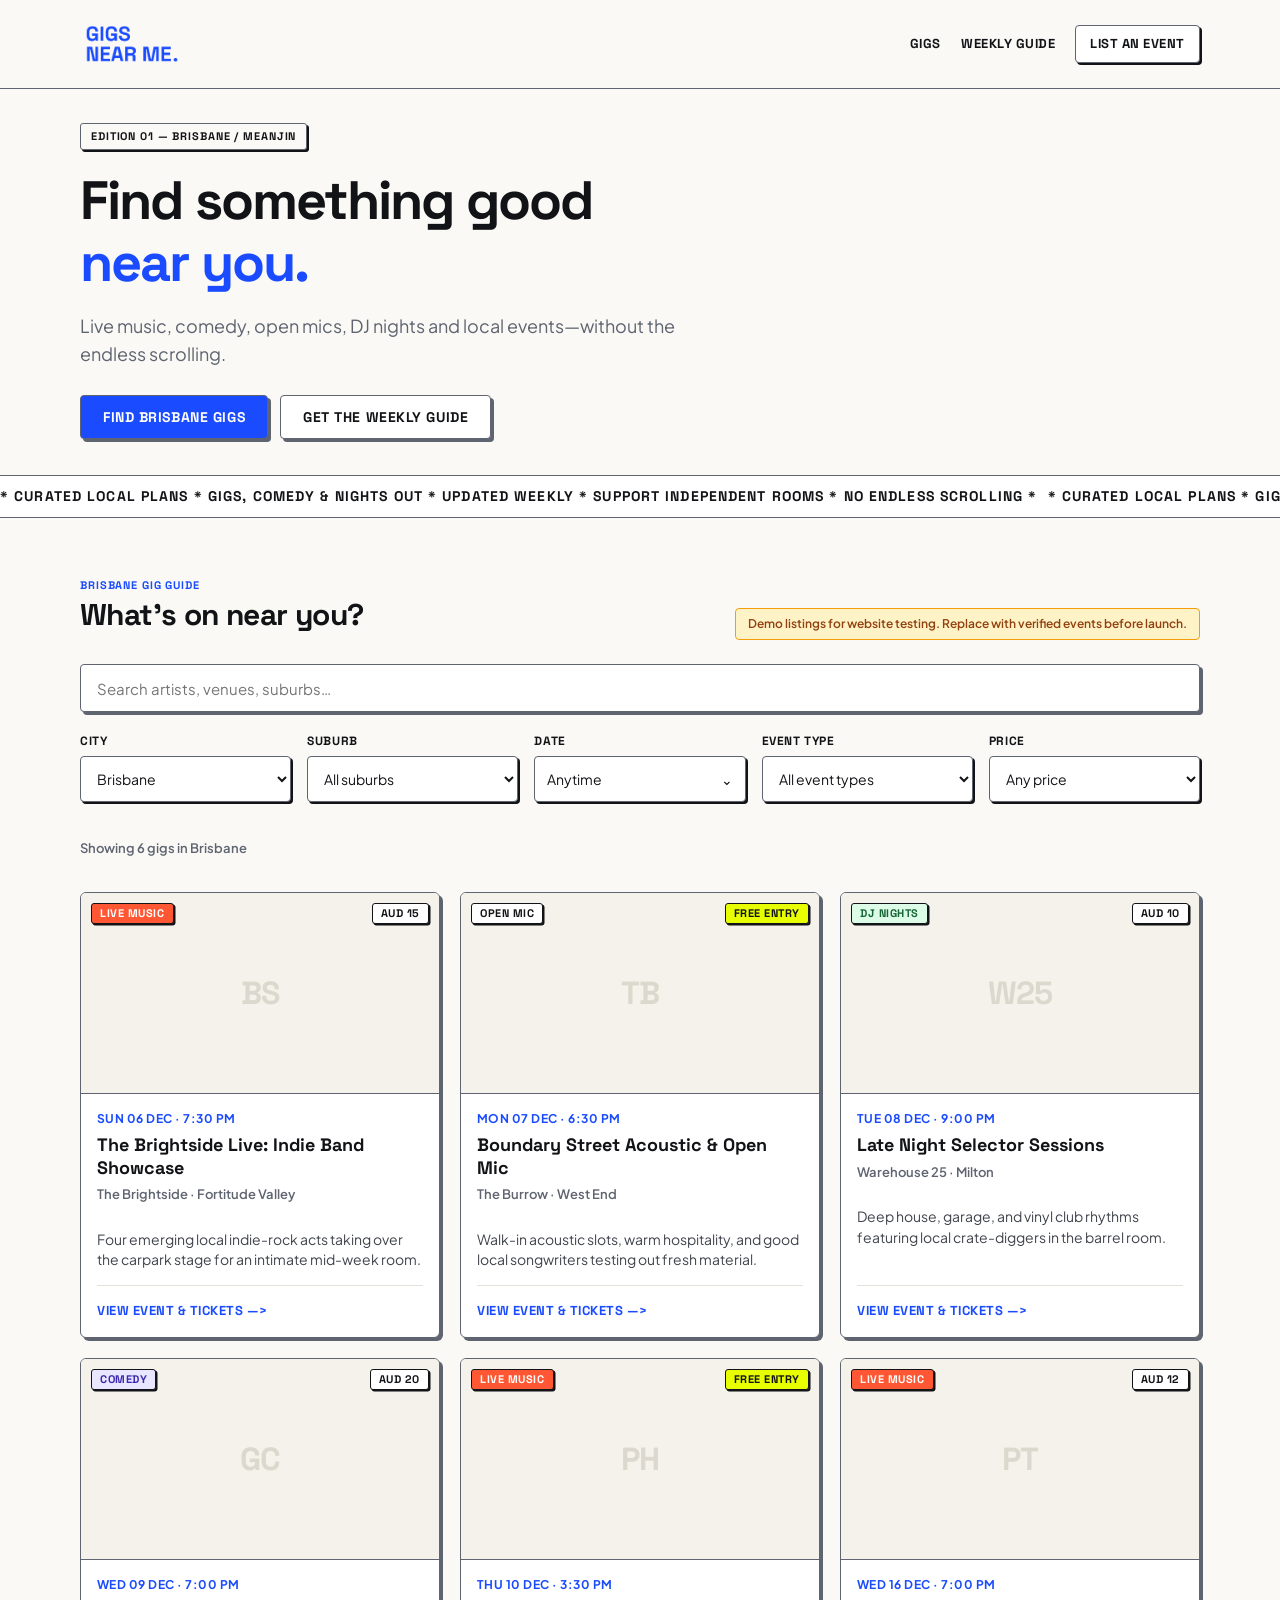
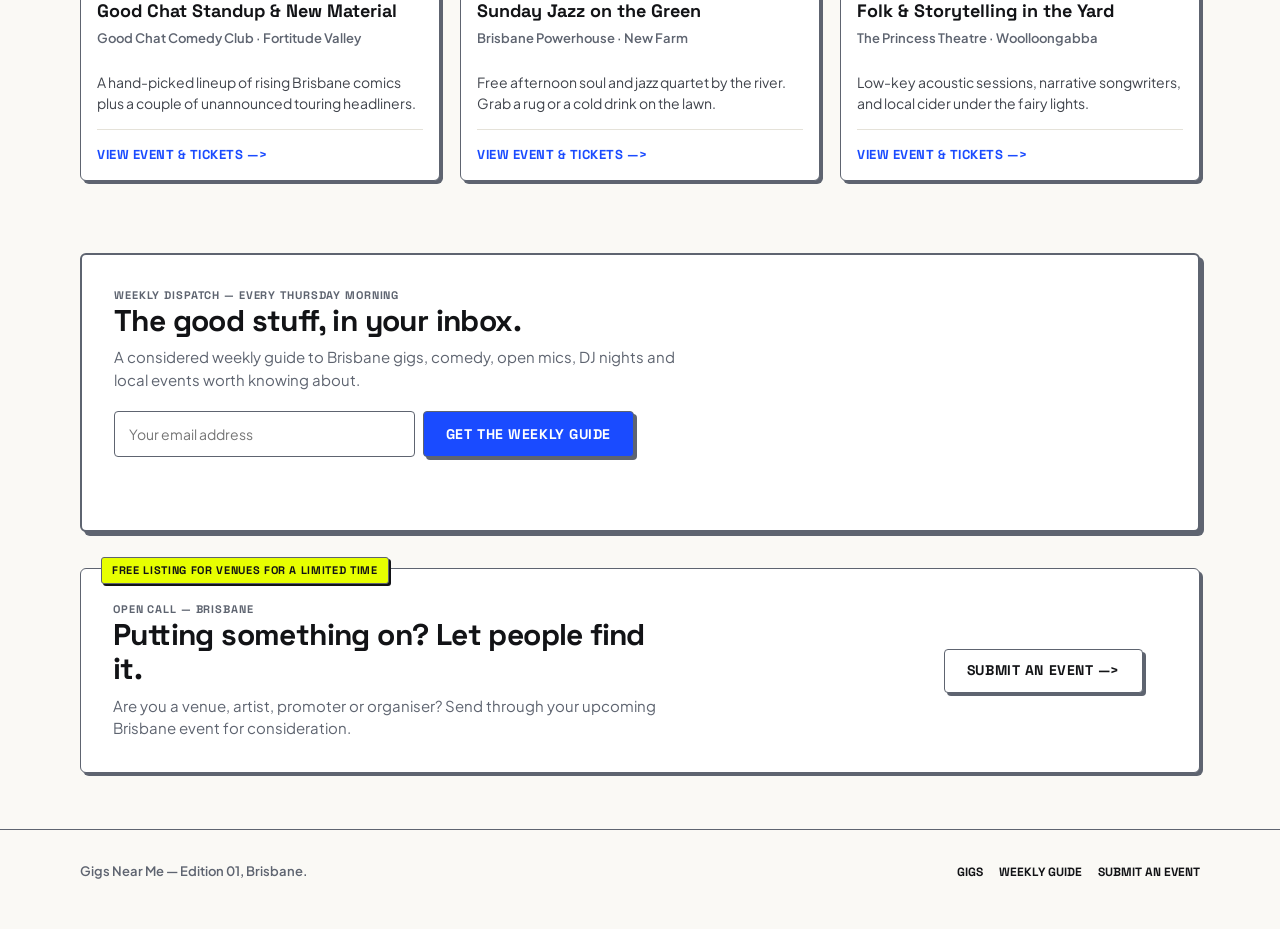
==== index.html @ 680af232 "Initial commit: Gigs Near Me website" ====
<!DOCTYPE html>
<html lang="en">
<head>
  <meta charset="UTF-8">
  <meta name="viewport" content="width=device-width, initial-scale=1.0">

  <title>Gigs Near Me — Brisbane events, gigs and comedy</title>
  <meta
    name="description"
    content="Find live music, comedy, open mics, DJ nights and local events in Brisbane."
  >

  <link rel="preconnect" href="https://fonts.googleapis.com">
  <link rel="preconnect" href="https://fonts.gstatic.com" crossorigin>
  <link
    href="https://fonts.googleapis.com/css2?family=Plus+Jakarta+Sans:wght@400;500;600&family=Space+Grotesk:wght@600;700&display=swap"
    rel="stylesheet"
  >

  <link rel="stylesheet" href="style.css">
</head>

<body>
  <header class="site-header">
    <div class="container nav-inner">
      <a href="#top" class="brand-link" aria-label="Gigs Near Me home">
        <img
          src="./assets/GNM_Logo_Cobalt.png"
          alt="Gigs Near Me"
          class="site-logo"
        >
      </a>

      <nav class="nav-links" aria-label="Main navigation">
        <a href="#events">Gigs</a>
        <a href="#newsletter">Weekly guide</a>
        <a href="#submit" class="nav-submit-link">List an event</a>
      </nav>
    </div>
  </header>

  <main id="top">
    <section class="hero">
      <div class="container">
        <div class="edition-tag">Edition 01 — Brisbane / Meanjin</div>

        <h1>
          Find something good<br>
          <span>near you.</span>
        </h1>

        <p class="hero-subtitle">
          Live music, comedy, open mics, DJ nights and local events—without the endless scrolling.
        </p>

        <div class="hero-actions">
          <a href="#events" class="btn btn-primary">Find Brisbane gigs</a>
          <a href="#newsletter" class="btn btn-secondary">Get the weekly guide</a>
        </div>
      </div>
    </section>

    <section class="marquee-ribbon" aria-label="What Gigs Near Me offers">
  <div class="marquee-track">
    <span>* CURATED LOCAL PLANS * GIGS, COMEDY &amp; NIGHTS OUT * UPDATED WEEKLY * SUPPORT INDEPENDENT ROOMS * NO ENDLESS SCROLLING *&nbsp;</span>
    <span>* CURATED LOCAL PLANS * GIGS, COMEDY &amp; NIGHTS OUT * UPDATED WEEKLY * SUPPORT INDEPENDENT ROOMS * NO ENDLESS SCROLLING *&nbsp;</span>
  </div>
</section>

    <section class="discovery-section" id="events">
      <div class="container">
        <div class="section-heading">
          <div>
            <p class="section-kicker">BRISBANE GIG GUIDE</p>
            <h2>What’s on near you?</h2>
          </div>

          <p class="demo-note">
            Demo listings for website testing. Replace with verified events before launch.
          </p>
        </div>

        <div class="search-row">
          <label class="visually-hidden" for="event-search">
            Search events
          </label>

          <input
            id="event-search"
            class="event-search"
            type="search"
            placeholder="Search artists, venues, suburbs…"
            autocomplete="off"
          >

        </div>

        <!-- City, suburb, date, event type and price filters -->
<div class="filter-bar" role="search" aria-label="Event filters">

  <div class="filter-group">
    <label for="filter-city">City</label>
    <select id="filter-city" class="filter-select">
      <option value="brisbane">Brisbane</option>
      <option value="melbourne" disabled>Melbourne — Coming soon</option>
      <option value="sydney" disabled>Sydney — Coming soon</option>
    </select>
  </div>

  <div class="filter-group">
    <label for="filter-suburb">Suburb</label>
    <select id="filter-suburb" class="filter-select">
      <option value="all">All suburbs</option>
      <option value="Fortitude Valley">Fortitude Valley</option>
      <option value="West End">West End</option>
      <option value="South Brisbane">South Brisbane</option>
      <option value="Brisbane CBD">Brisbane CBD</option>
      <option value="New Farm">New Farm</option>
      <option value="Teneriffe">Teneriffe</option>
      <option value="Newstead">Newstead</option>
      <option value="Woolloongabba">Woolloongabba</option>
      <option value="Paddington">Paddington</option>
      <option value="Milton">Milton</option>
      <option value="Northside">Northside</option>
      <option value="Inner South">Inner South</option>
      <option value="Bayside / Redlands">Bayside / Redlands</option>
      <option value="Outer Brisbane">Outer Brisbane</option>
    </select>
  </div>

  <div class="filter-group date-picker-wrapper">
    <label for="date-trigger-btn">Date</label>

    <button
      type="button"
      id="date-trigger-btn"
      class="filter-select date-trigger"
      aria-haspopup="dialog"
      aria-expanded="false"
      aria-controls="date-picker-modal"
    >
      <span id="date-trigger-label">Anytime</span>
      <span aria-hidden="true">⌄</span>
    </button>

    <div
      id="date-picker-modal"
      class="date-modal"
      role="dialog"
      aria-labelledby="date-picker-title"
      hidden
    >
      <div class="date-modal-header">
        <h3 id="date-picker-title">When do you want to go?</h3>
        <button
          type="button"
          id="date-modal-close"
          class="modal-close-btn"
          aria-label="Close date picker"
        >×</button>
      </div>

      <div class="date-modal-body">
        <div class="date-presets-panel" aria-label="Date presets">
          <button type="button" class="preset-btn active" data-preset="anytime" aria-pressed="true">
            <span>Anytime</span>
            <span class="preset-count" id="count-anytime">0</span>
          </button>
          <button type="button" class="preset-btn" data-preset="tonight" aria-pressed="false">
            <span>Tonight</span>
            <span class="preset-count" id="count-tonight">0</span>
          </button>
          <button type="button" class="preset-btn" data-preset="tomorrow" aria-pressed="false">
            <span>Tomorrow</span>
            <span class="preset-count" id="count-tomorrow">0</span>
          </button>
          <button type="button" class="preset-btn" data-preset="this-weekend" aria-pressed="false">
            <span>This weekend</span>
            <span class="preset-count" id="count-weekend">0</span>
          </button>
          <button type="button" class="preset-btn" data-preset="this-week" aria-pressed="false">
            <span>This week</span>
            <span class="preset-count" id="count-week">0</span>
          </button>
          <button type="button" class="preset-btn" data-preset="next-7-days" aria-pressed="false">
            <span>Next 7 days</span>
            <span class="preset-count" id="count-7days">0</span>
          </button>
          <button type="button" class="preset-btn" data-preset="next-30-days" aria-pressed="false">
            <span>Next 30 days</span>
            <span class="preset-count" id="count-30days">0</span>
          </button>
        </div>

        <div class="date-calendar-panel">
          <label class="checkbox-label" for="range-toggle-checkbox">
            <input type="checkbox" id="range-toggle-checkbox">
            Choose a date range
          </label>

          <div class="calendar-navigation">
            <button type="button" id="cal-prev-month" class="cal-nav-btn" aria-label="Previous month">←</button>
            <span id="cal-month-label" class="calendar-month-title" aria-live="polite"></span>
            <button type="button" id="cal-next-month" class="cal-nav-btn" aria-label="Next month">→</button>
          </div>

          <div class="calendar-weekdays" aria-hidden="true">
            <span>M</span><span>T</span><span>W</span>
            <span>T</span><span>F</span><span>S</span><span>S</span>
          </div>

          <div id="calendar-days-grid" class="calendar-days-grid"></div>
          <p class="calendar-help">Choose dates up to six months ahead.</p>
        </div>
      </div>

  <div class="date-modal-footer">
  <div aria-live="polite">
    <div id="footer-selection-label">Anytime</div>
    <div id="footer-selection-sub">0 matching gigs</div>
  </div>
  <button type="button" id="date-apply-btn" class="btn btn-primary">Apply</button>
  <button type="button" id="date-clear-btn" class="btn btn-secondary">Clear</button>
</div>
</div>
</div>


  <div class="filter-group">
    <label for="filter-type">Event type</label>
    <select id="filter-type" class="filter-select">
      <option value="all">All event types</option>
      <option value="Live music">Live music</option>
      <option value="DJ nights">DJ nights / electronic</option>
      <option value="Open mic">Open mic</option>
      <option value="Comedy">Comedy</option>
      <option value="Arts / culture">Arts / culture</option>
      <option value="Community events">Community events</option>
    </select>
  </div>

  <div class="filter-group">
    <label for="filter-price">Price</label>
    <select id="filter-price" class="filter-select">
      <option value="all">Any price</option>
      <option value="free">Free</option>
      <option value="under-15">Under AUD 15</option>
      <option value="15-30">AUD 15–30</option>
      <option value="30-50">AUD 30–50</option>
      <option value="50-plus">AUD 50+</option>
    </select>
  </div>

</div>

        <div class="results-row">
          <p id="events-count-label" aria-live="polite">
            Loading Brisbane events…
          </p>

          <button type="button" id="reset-filters" class="reset-button" hidden>
            Clear filters
          </button>
        </div>

        <div id="events-grid" class="events-grid">
          <!-- Event cards are created by app.js -->
        </div>
      </div>
    </section>

    <section class="container" id="newsletter">
      <div class="newsletter-section gnm-card">
        <div class="newsletter-copy">
          <p class="section-kicker">WEEKLY DISPATCH — EVERY THURSDAY MORNING</p>
          <h2>The good stuff, in your inbox.</h2>
          <p>
            A considered weekly guide to Brisbane gigs, comedy, open mics, DJ nights and local events worth knowing about.
          </p>
        </div>

        <form id="newsletter-form" novalidate>
          <label class="visually-hidden" for="newsletter-email">
            Your email address
          </label>

          <div class="newsletter-form-row">
            <input
              id="newsletter-email"
              class="gnm-input"
              type="email"
              placeholder="Your email address"
              autocomplete="email"
              required
            >

            <button type="submit" class="btn btn-primary">
              Get the weekly guide
            </button>
          </div>

          <p id="newsletter-feedback" class="form-feedback" aria-live="polite"></p>
        </form>
      </div>
    </section>

    <section class="container" id="submit">
      <div class="submission-section gnm-card">
        <div class="submission-tag">Free listing for venues for a limited time</div>

        <div class="submission-content">
          <p class="section-kicker">OPEN CALL — BRISBANE</p>
          <h2>Putting something on? Let people find it.</h2>
          <p>
            Are you a venue, artist, promoter or organiser? Send through your upcoming Brisbane event for consideration.
          </p>
        </div>

        <!-- Replace this URL with your real Tally or Google Form URL before launch. -->
        <a
          href="https://tally.so"
          class="btn btn-utility"
          target="_blank"
          rel="noopener noreferrer"
        >
          Submit an event —&gt;
        </a>
      </div>
    </section>
  </main>

  <footer>
    <div class="container footer-inner">
      <p>Gigs Near Me — Edition 01, Brisbane.</p>

      <div class="footer-links">
        <a href="#events">Gigs</a>
        <a href="#newsletter">Weekly guide</a>
        <a href="#submit">Submit an event</a>
      </div>
    </div>
  </footer>

  <script src="app.js"></script>
</body>
</html>
---- style.css ----
/* ========================================================
   GIGS NEAR ME — BRAND SYSTEM 2.0 (TACTILE PRINT / ZINE)
   ======================================================== */

:root {
  /* Canvas & Ink */
  --canvas-bg: #FAF9F5;
  --surface-card: #FFFFFF;
  --ink-primary: #121316;
  --ink-muted: #5E6470;
  --border-divider: #E5E2D9;

  /* Brand Accents */
  --cobalt: #1A4BFF;
  --cobalt-hover: #0E3CD8;
  --terracotta: #FF5733;
  --citron: #E7FF00;
  --periwinkle: #E9E6FF;
  --periwinkle-ink: #3B28B0;
  --sprout: #DCFCE7;
  --sprout-ink: #166534;

    /* Tactile Structural Rules */
  --border-hard: 1.5px solid #5E6470;
  --border-thick: 2px solid #5E6470;
  --shadow-tactile: 3px 3px 0px #5E6470;
  --shadow-tactile-lg: 4px 4px 0px #5E6470;
  --shadow-hover: 5px 5px 0px #1A4BFF;

  /* Typography */
  --font-display: 'Space Grotesk', -apple-system, BlinkMacSystemFont, sans-serif;
  --font-body: 'Plus Jakarta Sans', -apple-system, BlinkMacSystemFont, sans-serif;

  /* Layout */
  --content-width: 1120px;
}

* {
  box-sizing: border-box;
}

body {
  margin: 0;
  background-color: var(--canvas-bg);
  color: var(--ink-primary);
  font-family: var(--font-body);
  font-size: 15px;
  line-height: 1.5;
  -webkit-font-smoothing: antialiased;
}

/* Headings */
h1, h2, h3, h4 {
  font-family: var(--font-display);
  font-weight: 700;
  line-height: 1.15;
  color: var(--ink-primary);
  margin-top: 0;
}

h1 {
  font-size: clamp(36px, 6vw, 54px);
  letter-spacing: -0.035em;
  margin-bottom: 16px;
}

h1 span {
  color: var(--cobalt);
}

h2 {
  font-size: clamp(24px, 3.5vw, 30px);
  letter-spacing: -0.02em;
  margin-bottom: 8px;
}

.container {
  width: min(calc(100% - 32px), var(--content-width));
  margin-inline: auto;
}

/* Accessible focus ring */
:focus-visible {
  outline: 3px solid var(--cobalt);
  outline-offset: 2px;
}

.visually-hidden {
  position: absolute;
  width: 1px;
  height: 1px;
  padding: 0;
  margin: -1px;
  overflow: hidden;
  clip: rect(0, 0, 0, 0);
  white-space: nowrap;
  border: 0;
}

@media (prefers-reduced-motion: reduce) {
  *, *::before, *::after {
    animation: none !important;
    transition: none !important;
    scroll-behavior: auto !important;
  }
}

/* ========================================================
   HEADER & NAVIGATION
   ======================================================== */
.site-header {
  background: var(--canvas-bg);
  border-bottom: var(--border-hard);
  padding: 16px 0;
  position: sticky;
  top: 0;
  z-index: 50;
}

.nav-inner {
  display: flex;
  align-items: center;
  justify-content: space-between;
  gap: 16px;
}

.brand-link {
  display: inline-flex;
  align-items: center;
  text-decoration: none;
}

.site-logo {
  height: 56px;
  width: auto;
  max-width: 100%;
  object-fit: contain;
  display: block;
}

.nav-links {
  display: flex;
  align-items: center;
  gap: 20px;
}

.nav-links a {
  color: var(--ink-primary);
  text-decoration: none;
  font-family: var(--font-display);
  font-weight: 700;
  font-size: 13px;
  text-transform: uppercase;
  letter-spacing: 0.04em;
}

.nav-links a:hover {
  color: var(--cobalt);
}

.nav-submit-link {
  padding: 8px 14px;
  border: var(--border-hard);
  border-radius: 4px;
  background: var(--surface-card);
  box-shadow: 2px 2px 0px var(--ink-primary);
  transition: all 0.1s ease;
}

.nav-submit-link:hover {
  transform: translate(-1px, -1px);
  box-shadow: 3px 3px 0px var(--ink-primary);
}

/* ========================================================
   HERO SECTION
   ======================================================== */
.hero {
  padding: 34px 0 36px;
}

.edition-tag {
  display: inline-block;
  background: var(--canvas-bg);
  border: var(--border-hard);
  border-radius: 3px;
  box-shadow: 2px 2px 0px var(--ink-primary);
  padding: 4px 10px;
  font-family: var(--font-display);
  font-size: 11px;
  font-weight: 700;
  text-transform: uppercase;
  letter-spacing: 0.08em;
  color: var(--ink-primary);
  margin-bottom: 20px;
}

.hero-subtitle {
  font-size: 18px;
  color: var(--ink-muted);
  max-width: 620px;
  line-height: 1.55;
  margin-bottom: 28px;
}

.hero-actions {
  display: flex;
  gap: 12px;
  flex-wrap: wrap;
}

/* Buttons */
.btn {
  display: inline-flex;
  align-items: center;
  justify-content: center;
  font-family: var(--font-display);
  font-size: 14px;
  font-weight: 700;
  text-transform: uppercase;
  letter-spacing: 0.04em;
  min-height: 44px;
  padding: 10px 22px;
  border-radius: 4px;
  text-decoration: none;
  cursor: pointer;
  transition: all 0.1s ease;
}

.btn-primary {
  background: var(--cobalt);
  color: #FFFFFF;
  border: var(--border-hard);
  box-shadow: var(--shadow-tactile);
}

.btn-primary:hover {
  background: var(--cobalt-hover);
  transform: translate(-1px, -1px);
  box-shadow: 4px 4px 0px var(--ink-primary);
}

.btn-primary:active {
  transform: translate(2px, 2px);
  box-shadow: 0px 0px 0px var(--ink-primary);
}

.btn-secondary {
  background: var(--surface-card);
  color: var(--ink-primary);
  border: var(--border-hard);
  box-shadow: var(--shadow-tactile);
}

.btn-secondary:hover {
  transform: translate(-1px, -1px);
  box-shadow: 4px 4px 0px var(--ink-primary);
}

.btn-utility {
  background: #FFFFFF;
  color: var(--ink-primary);
  border: var(--border-hard);
  box-shadow: var(--shadow-tactile);
  font-family: var(--font-display);
  font-size: 14px;
  font-weight: 700;
}

.btn-utility:hover {
  background: var(--ink-primary);
  color: #FFFFFF;
  transform: translate(-1px, -1px);
  box-shadow: 4px 4px 0px var(--cobalt);
}

/* ========================================================
   RUNNING MARQUEE RIBBON
   ======================================================== */
.marquee-ribbon {
  overflow: hidden;
  white-space: nowrap;
  background: #FFFFFF;
  border-top: var(--border-hard);
  border-bottom: var(--border-hard);
  padding: 10px 0;
  font-family: var(--font-display);
  font-weight: 700;
  font-size: 14px;
  text-transform: uppercase;
  letter-spacing: 0.08em;
  color: var(--ink-primary);
}

.marquee-track {
  display: inline-block;
  white-space: nowrap;
  animation: marquee-scroll 30s linear infinite;
}

@keyframes marquee-scroll {
  0%   { transform: translateX(0); }
  100% { transform: translateX(-50%); }
}

/* ========================================================
   DISCOVERY SECTION & TACTILE FILTERS
   ======================================================== */
.discovery-section {
  padding: 48px 0 72px;
  scroll-margin-top: 80px;
}

.section-kicker {
  font-family: var(--font-display);
  font-size: 11px;
  font-weight: 700;
  letter-spacing: 0.08em;
  text-transform: uppercase;
  color: var(--cobalt);
  margin-bottom: 4px;
}

.section-heading {
  display: flex;
  justify-content: space-between;
  align-items: flex-end;
  gap: 16px;
  margin-bottom: 24px;
  flex-wrap: wrap;
}

.demo-note {
  font-size: 12px;
  font-weight: 600;
  color: #92400E;
  background: #FEF3C7;
  border: 1px solid #F59E0B;
  border-radius: 4px;
  padding: 6px 12px;
  margin: 0;
}

/* Search Row */
.search-row {
  display: flex;
  gap: 8px;
  margin-bottom: 14px;
}

.event-search {
  flex: 1;
  height: 48px;
  padding: 0 16px;
  font-family: var(--font-body);
  font-size: 15px;
  color: var(--ink-primary);
  background: #FFFFFF;
  border: var(--border-hard);
  border-radius: 4px;
  box-shadow: var(--shadow-tactile);
  outline: none;
}

.event-search:focus {
  outline: 2px solid var(--cobalt);
  outline-offset: 1px;
}

.city-badge {
  display: inline-flex;
  align-items: center;
  gap: 6px;
  padding: 0 14px;
  height: 48px;
  background: var(--surface-card);
  border: var(--border-hard);
  border-radius: 4px;
  box-shadow: var(--shadow-tactile);
  font-family: var(--font-display);
  font-weight: 700;
  font-size: 13px;
  letter-spacing: 0.04em;
  color: var(--ink-primary);
  cursor: pointer;
  white-space: nowrap;
}

/* Filter Chips */
.filter-chips {
  display: flex;
  gap: 8px;
  overflow-x: auto;
  padding-bottom: 6px;
  margin-bottom: 20px;
  -webkit-overflow-scrolling: touch;
}

.filter-chip {
  background: var(--surface-card);
  border: var(--border-hard);
  border-radius: 4px;
  padding: 8px 14px;
  font-family: var(--font-display);
  font-weight: 700;
  font-size: 12px;
  text-transform: uppercase;
  letter-spacing: 0.05em;
  color: var(--ink-primary);
  cursor: pointer;
  white-space: nowrap;
  box-shadow: 2px 2px 0px var(--ink-primary);
  transition: all 0.1s ease;
}

.filter-chip:hover {
  transform: translate(-1px, -1px);
  box-shadow: 3px 3px 0px var(--ink-primary);
}

.filter-chip.is-active {
  background: var(--ink-primary);
  color: #FFFFFF;
  transform: translate(1px, 1px);
  box-shadow: 1px 1px 0px var(--ink-primary);
}

.filter-chip.chip-free.is-active {
  background: var(--citron);
  color: var(--ink-primary);
}

.results-row {
  display: flex;
  justify-content: space-between;
  align-items: center;
  margin-bottom: 20px;
  font-size: 13px;
  font-weight: 600;
  color: var(--ink-muted);
}

.reset-button {
  background: none;
  border: none;
  color: var(--cobalt);
  font-family: var(--font-display);
  font-weight: 700;
  font-size: 13px;
  text-transform: uppercase;
  text-decoration: underline;
  cursor: pointer;
  padding: 0;
}

/* ========================================================
   EVENT CARDS & GRID
   ======================================================== */
.events-grid {
  display: grid;
  grid-template-columns: 1fr;
  gap: 20px;
}

@media (min-width: 680px) {
  .events-grid {
    grid-template-columns: repeat(2, 1fr);
  }
}

@media (min-width: 1024px) {
  .events-grid {
    grid-template-columns: repeat(3, 1fr);
  }
}

/* Tactile GNM Card */
.gnm-card {
  background: var(--surface-card);
  border: var(--border-hard);
  border-radius: 6px;
  box-shadow: var(--shadow-tactile);
  transition: transform 0.15s ease, box-shadow 0.15s ease;
}

.event-card {
  display: flex;
  flex-direction: column;
  overflow: hidden;
}

.event-card:hover {
  transform: translate(-2px, -2px);
  box-shadow: var(--shadow-hover);
}

/* 16:9 Visual Container */
.card-visual {
  position: relative;
  aspect-ratio: 16 / 9;
  background: #F4F2EA;
  border-bottom: var(--border-hard);
  display: flex;
  align-items: center;
  justify-content: center;
  overflow: hidden;
}

.card-visual-pattern {
  position: absolute;
  inset: 0;
  display: flex;
  align-items: center;
  justify-content: center;
  font-family: var(--font-display);
  font-weight: 800;
  font-size: 32px;
  letter-spacing: -0.04em;
  color: #DCD8CD;
  user-select: none;
}

.card-badges {
  position: absolute;
  top: 10px;
  left: 10px;
  right: 10px;
  display: flex;
  justify-content: space-between;
  align-items: flex-start;
  gap: 8px;
  z-index: 2;
}

/* Sticker Tags */
.sticker-tag {
  font-family: var(--font-display);
  font-weight: 700;
  font-size: 11px;
  text-transform: uppercase;
  letter-spacing: 0.05em;
  padding: 4px 8px;
  border: 1px solid var(--ink-primary);
  border-radius: 3px;
  display: inline-flex;
  align-items: center;
  line-height: 1;
  box-shadow: 1.5px 1.5px 0px var(--ink-primary);
}

.sticker-music {
  background: var(--terracotta);
  color: #FFFFFF;
}

.sticker-comedy {
  background: var(--periwinkle);
  color: var(--periwinkle-ink);
}

.sticker-dj {
  background: var(--sprout);
  color: var(--sprout-ink);
}

.sticker-openmic {
  background: #FFFFFF;
  color: var(--ink-primary);
}

.sticker-price {
  background: #FFFFFF;
  color: var(--ink-primary);
}

.sticker-price.is-free {
  background: var(--citron);
  color: var(--ink-primary);
}

/* Card Body */
.card-content {
  padding: 16px;
  display: flex;
  flex-direction: column;
  flex: 1;
}

.card-date-row {
  font-family: var(--font-body);
  font-size: 12px;
  font-weight: 700;
  text-transform: uppercase;
  letter-spacing: 0.04em;
  color: var(--cobalt);
  margin-bottom: 6px;
}

.card-title {
  font-family: var(--font-display);
  font-size: 18px;
  font-weight: 700;
  line-height: 1.25;
  margin-bottom: 6px;
}

.card-venue {
  font-size: 13px;
  font-weight: 600;
  color: var(--ink-muted);
  margin-bottom: 10px;
}

.card-description {
  font-size: 14px;
  color: #40444C;
  line-height: 1.45;
  margin-bottom: 16px;
}

.card-footer {
  margin-top: auto;
  padding-top: 12px;
  border-top: 1px solid var(--border-divider);
}

.card-action-link {
  font-family: var(--font-display);
  font-weight: 700;
  font-size: 13px;
  text-transform: uppercase;
  letter-spacing: 0.04em;
  color: var(--cobalt);
  text-decoration: none;
  display: inline-flex;
  align-items: center;
  gap: 4px;
}

.card-action-link:hover {
  text-decoration: underline;
}

/* Empty State */
.no-results-box {
  grid-column: 1 / -1;
  text-align: center;
  padding: 48px 20px;
  background: var(--surface-card);
  border: var(--border-hard);
  border-radius: 6px;
  box-shadow: var(--shadow-tactile);
}

.no-results-box p {
  color: var(--ink-muted);
  margin-bottom: 16px;
}

/* ========================================================
   NEWSLETTER & SUBMISSION SECTIONS
   ======================================================== */
.newsletter-section {
  padding: 32px;
  margin-bottom: 36px;
  border: var(--border-thick);
  box-shadow: var(--shadow-tactile-lg);
}

.newsletter-copy {
  max-width: 580px;
  margin-bottom: 20px;
}

.newsletter-copy p {
  color: var(--ink-muted);
  margin: 0;
}

.newsletter-form-row {
  display: flex;
  gap: 8px;
  flex-wrap: wrap;
  max-width: 520px;
}

.gnm-input {
  flex: 1 1 240px;
  height: 46px;
  padding: 0 14px;
  font-family: var(--font-body);
  font-size: 14px;
  border: var(--border-hard);
  border-radius: 4px;
  background: #FFFFFF;
  color: var(--ink-primary);
  outline: none;
}

.gnm-input:focus {
  outline: 2px solid var(--cobalt);
  outline-offset: 1px;
}

.form-feedback {
  font-size: 13px;
  font-weight: 600;
  margin-top: 8px;
  min-height: 20px;
}

/* Submission Card */
.submission-section {
  padding: 32px;
  margin-bottom: 56px;
  display: flex;
  align-items: center;
  justify-content: space-between;
  gap: 24px;
  flex-wrap: wrap;
  position: relative;
}

.submission-tag {
  position: absolute;
  top: -12px;
  left: 20px;
  background: var(--citron);
  color: var(--ink-primary);
  border: var(--border-hard);
  border-radius: 3px;
  padding: 4px 10px;
  font-family: var(--font-display);
  font-weight: 700;
  font-size: 11px;
  text-transform: uppercase;
  letter-spacing: 0.06em;
  box-shadow: 2px 2px 0px var(--ink-primary);
}

.submission-content {
  max-width: 560px;
}

.submission-content p {
  color: var(--ink-muted);
  margin: 0;
}

.submission-section .btn-utility {
  margin-right: 24px;
}

/* ========================================================
   FOOTER
   ======================================================== */
footer {
  border-top: var(--border-hard);
  padding: 32px 0 48px;
  font-size: 13px;
  color: var(--ink-muted);
}

.footer-inner {
  display: flex;
  align-items: center;
  justify-content: space-between;
  gap: 16px;
  flex-wrap: wrap;
}

.footer-inner p {
  margin: 0;
  font-weight: 600;
}

.footer-links {
  display: flex;
  gap: 16px;
}

.footer-links a {
  color: var(--ink-primary);
  font-family: var(--font-display);
  font-weight: 700;
  font-size: 12px;
  text-transform: uppercase;
  text-decoration: none;
}

.footer-links a:hover {
  color: var(--cobalt);
}
/* Restored discovery controls — elevated brand styling */
.filter-bar {
  display: grid;
  grid-template-columns: minmax(0, 1fr);
  gap: 16px;
  margin: 20px 0 24px;
}

.filter-group {
  display: flex;
  flex-direction: column;
  gap: 6px;
  min-width: 0;
}

.filter-group > label {
  font-family: var(--font-display);
  font-size: 12px;
  font-weight: 700;
  text-transform: uppercase;
  letter-spacing: 0.05em;
}

.filter-select {
  width: 100%;
  min-width: 0;
  height: 46px;
  padding: 0 12px;
  border: var(--border-hard);
  border-radius: 4px;
  background: var(--surface-card);
  color: var(--ink-primary);
  box-shadow: 2px 2px 0 var(--ink-primary);
  font-family: var(--font-body);
  font-size: 14px;
}

.filter-select option:disabled {
  color: #767676;
}

.date-trigger {
  display: flex;
  align-items: center;
  justify-content: space-between;
  gap: 8px;
  text-align: left;
  cursor: pointer;
}

#date-trigger-label {
  overflow: hidden;
  text-overflow: ellipsis;
  white-space: nowrap;
}

.date-picker-wrapper {
  position: relative;
}

.date-modal[hidden] {
  display: none !important;
}

/* Allow the search input to shrink on small screens. */
.event-search {
  min-width: 0;
  width: 100%;
}

@media (min-width: 600px) {
  .filter-bar {
    grid-template-columns: repeat(2, minmax(0, 1fr));
  }
}

@media (min-width: 1000px) {
  .filter-bar {
    grid-template-columns: repeat(5, minmax(0, 1fr));
  }
}
/* Restored date panel — tactile brand styling */
.date-modal {
  position: fixed;
  inset: 24px 16px auto;
  width: min(640px, calc(100% - 32px));
  margin-inline: auto;
  max-height: calc(100dvh - 48px);
  overflow-y: auto;
  z-index: 100;
  background: var(--surface-card);
  border: var(--border-hard);
  border-radius: 6px;
  box-shadow: var(--shadow-tactile-lg);
}

.date-modal-header,
.date-modal-footer {
  display: flex;
  align-items: center;
  justify-content: space-between;
  gap: 12px;
  padding: 16px;
}
.date-modal-footer {
  justify-content: flex-start;
}

.date-modal-footer > div[aria-live="polite"] {
  margin-right: auto;
}

#date-apply-btn {
  margin-right: -4px;
}

.date-modal-header {
  border-bottom: 1px solid var(--border-divider);
}

.date-modal-header h3 {
  margin: 0;
  font-size: 18px;
}

.date-modal-footer {
  border-top: 1px solid var(--border-divider);
}

.date-modal-body {
  display: grid;
  grid-template-columns: 1fr;
}

.date-presets-panel {
  display: flex;
  flex-direction: column;
  gap: 4px;
  padding: 12px;
  background: var(--canvas-bg);
}

.preset-btn {
  display: flex;
  align-items: center;
  justify-content: space-between;
  gap: 12px;
  min-height: 44px;
  padding: 8px 12px;
  border: 1px solid transparent;
  border-radius: 4px;
  background: transparent;
  color: var(--ink-primary);
  font-family: var(--font-body);
  text-align: left;
  cursor: pointer;
}

.preset-btn.active {
  border: var(--border-hard);
  background: var(--cobalt);
  color: white;
}

.date-calendar-panel {
  min-width: 0;
  padding: 16px;
}

.checkbox-label {
  display: flex;
  align-items: center;
  gap: 8px;
  min-height: 44px;
  font-size: 13px;
}

.checkbox-label input {
  accent-color: var(--cobalt);
}

.calendar-navigation {
  display: flex;
  align-items: center;
  justify-content: space-between;
  gap: 8px;
  margin: 12px 0;
}

.modal-close-btn,
.cal-nav-btn {
  min-width: 44px;
  min-height: 44px;
  border: var(--border-hard);
  border-radius: 4px;
  background: white;
  color: var(--ink-primary);
  font-size: 18px;
  cursor: pointer;
}

.calendar-month-title {
  font-family: var(--font-display);
  font-weight: 700;
}

.calendar-weekdays,
.calendar-days-grid {
  display: grid;
  grid-template-columns: repeat(7, minmax(0, 1fr));
  text-align: center;
}

.calendar-weekdays,
.calendar-help,
#footer-selection-sub {
  color: var(--ink-muted);
  font-size: 12px;
}

.calendar-days-grid .cal-day {
  border: none;
  outline: none;
  box-shadow: none;
  background: transparent;
  font-family: var(--font-body);
  font-size: 14px;
  font-weight: 600;
  color: var(--ink-primary);
  aspect-ratio: 1;
  min-height: 40px;
  border-radius: 4px;
  cursor: pointer;
  transition: background 0.1s ease, color 0.1s ease;
}

.calendar-days-grid .cal-day:hover:not(:disabled) {
  background: var(--periwinkle);
  color: var(--periwinkle-ink);
}

.calendar-days-grid .cal-day.selected {
  background: var(--cobalt);
  color: #FFFFFF;
}

.calendar-days-grid .cal-day.in-range {
  background: var(--periwinkle);
  color: var(--periwinkle-ink);
}

.calendar-days-grid .cal-day-empty {
  border: none;
  visibility: hidden;
}

#footer-selection-label {
  font-family: var(--font-display);
  font-weight: 700;
}

@media (min-width: 600px) {
  .date-modal-body {
    grid-template-columns: 180px minmax(0, 1fr);
  }

  .date-presets-panel {
    border-right: 1px solid var(--border-divider);
  }
}
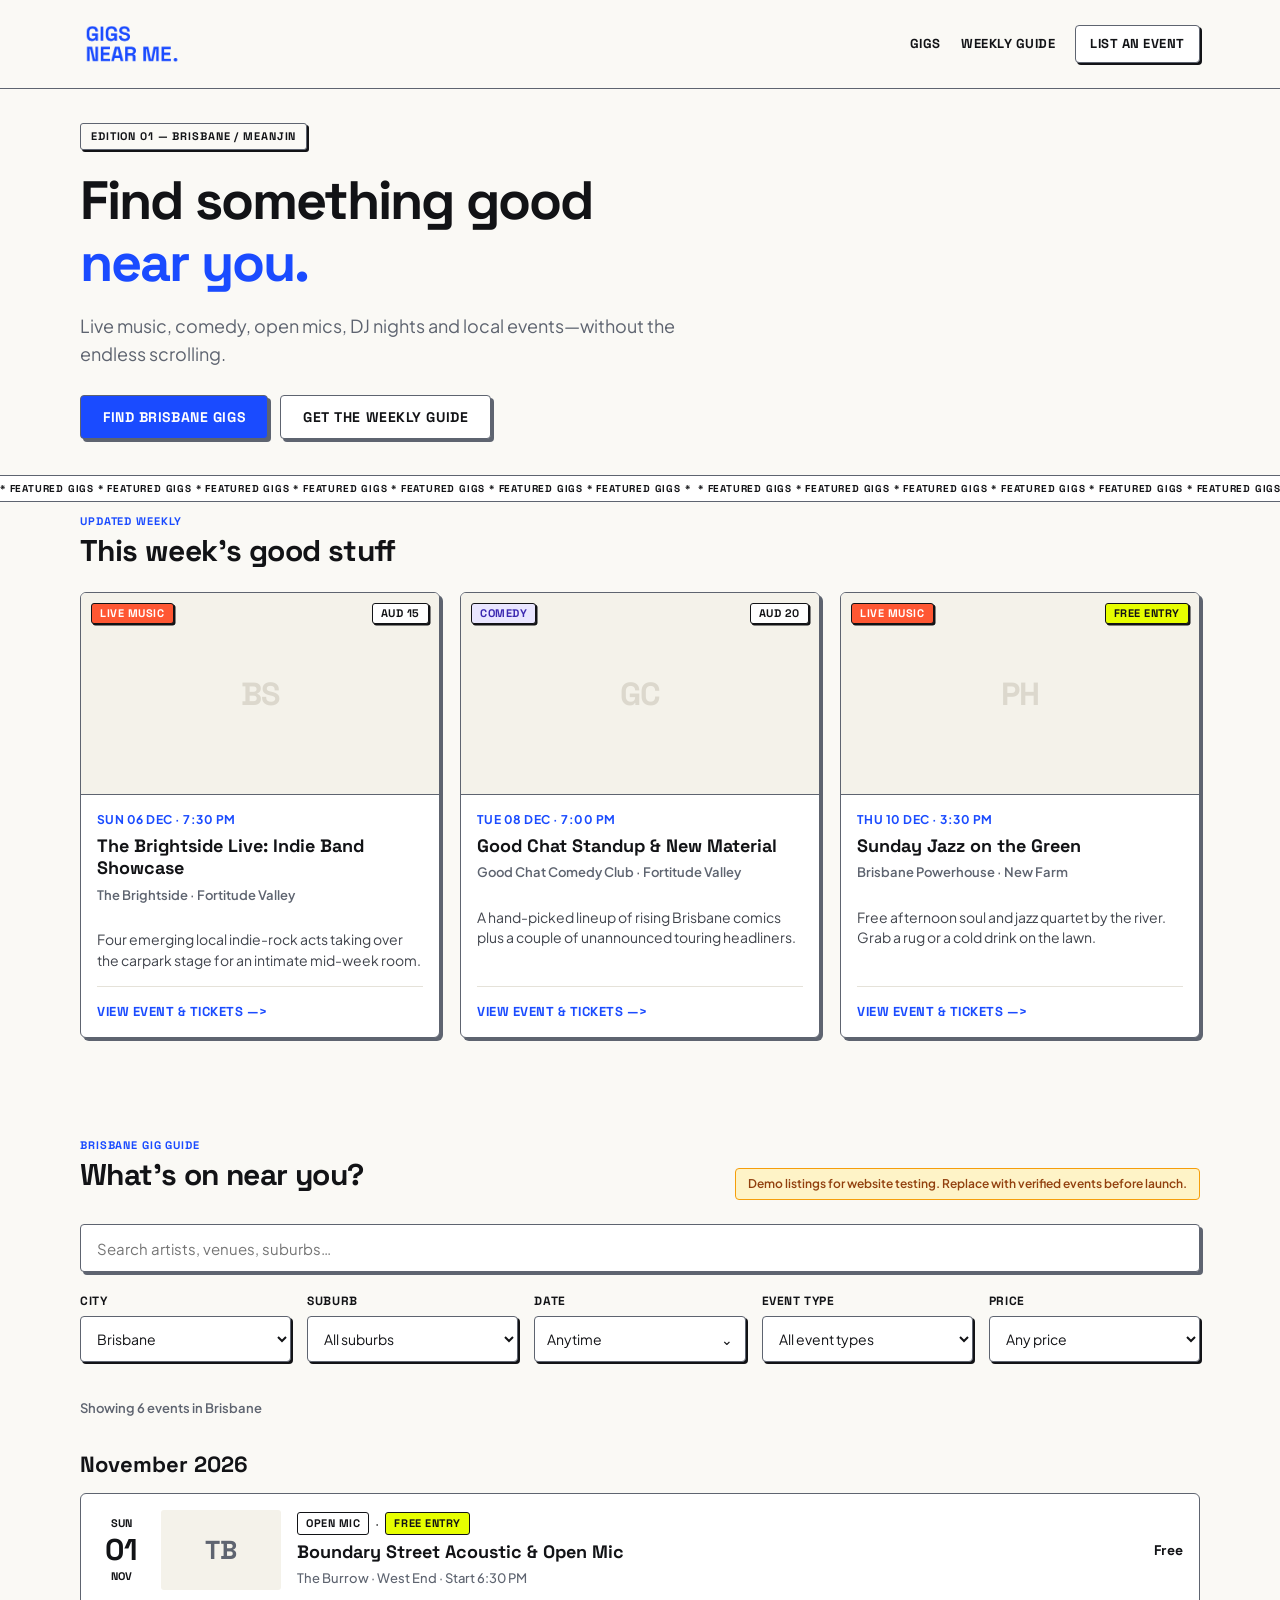
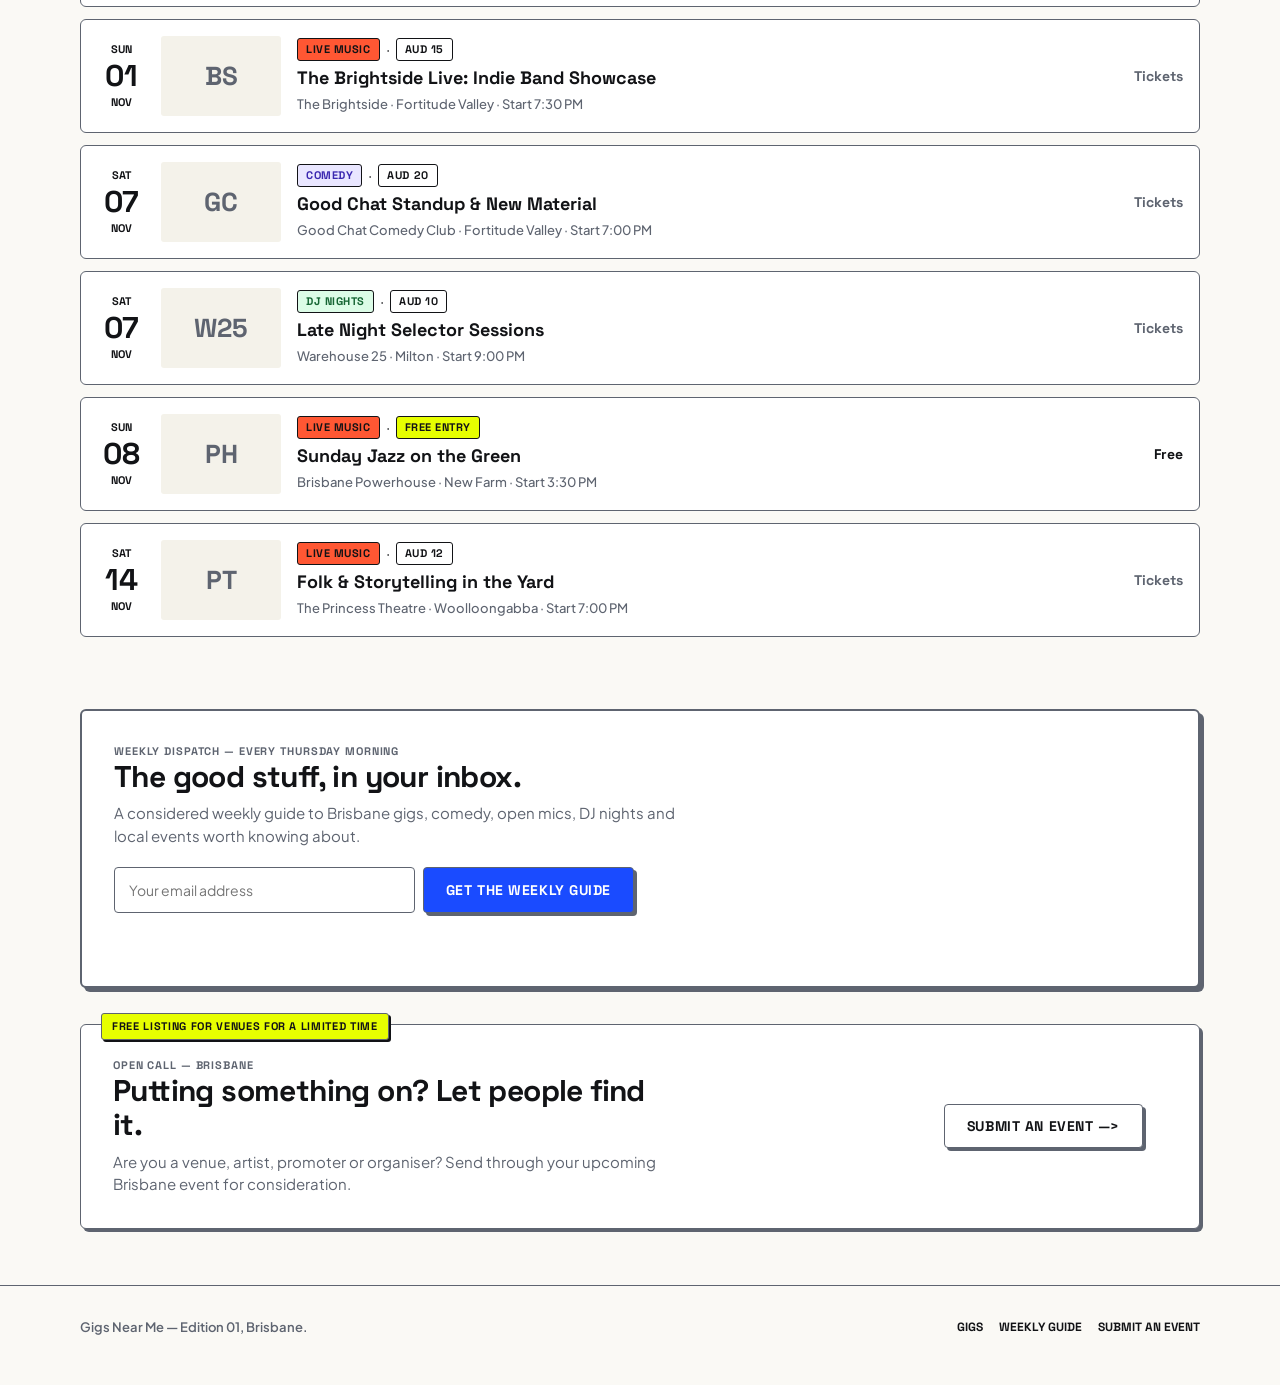
==== commit 2cfcfdb9: "Add 3 featured cards, month-grouped horizontal list rows, and November dates" ====
--- a/index.html
+++ b/index.html
@@ -62,19 +62,35 @@
 
     <section class="marquee-ribbon" aria-label="What Gigs Near Me offers">
   <div class="marquee-track">
-    <span>* CURATED LOCAL PLANS * GIGS, COMEDY &amp; NIGHTS OUT * UPDATED WEEKLY * SUPPORT INDEPENDENT ROOMS * NO ENDLESS SCROLLING *&nbsp;</span>
-    <span>* CURATED LOCAL PLANS * GIGS, COMEDY &amp; NIGHTS OUT * UPDATED WEEKLY * SUPPORT INDEPENDENT ROOMS * NO ENDLESS SCROLLING *&nbsp;</span>
+    <span>* FEATURED GIGS * FEATURED GIGS * FEATURED GIGS * FEATURED GIGS * FEATURED GIGS * FEATURED GIGS * FEATURED GIGS *&nbsp;</span>
+<span>* FEATURED GIGS * FEATURED GIGS * FEATURED GIGS * FEATURED GIGS * FEATURED GIGS * FEATURED GIGS * FEATURED GIGS *&nbsp;</span>
   </div>
 </section>
 
+        <!-- 1. FEATURED SECTION (Always visible 3 curated picks) -->
+    <section class="featured-section" id="featured">
+      <div class="container">
+        <div class="section-heading">
+          <div>
+            <p class="section-kicker">UPDATED WEEKLY</p>
+<h2>This week's good stuff</h2>
+        </div>
+
+        <!-- Static container for the 3 featured cards -->
+        <div id="featured-grid" class="events-grid featured-grid">
+          <!-- The 3 featured cards will render here -->
+        </div>
+      </div>
+    </section>
+
+    <!-- 2. ALL GIGS & SEARCH RESULTS -->
     <section class="discovery-section" id="events">
       <div class="container">
-        <div class="section-heading">
+        <div class="section-heading" style="margin-top: 16px;">
           <div>
             <p class="section-kicker">BRISBANE GIG GUIDE</p>
             <h2>What’s on near you?</h2>
           </div>
-
           <p class="demo-note">
             Demo listings for website testing. Replace with verified events before launch.
           </p>
@@ -263,7 +279,7 @@
           </button>
         </div>
 
-        <div id="events-grid" class="events-grid">
+<div id="events-grid" class="event-results">
           <!-- Event cards are created by app.js -->
         </div>
       </div>
--- a/style.css
+++ b/style.css
@@ -283,10 +283,10 @@
   background: #FFFFFF;
   border-top: var(--border-hard);
   border-bottom: var(--border-hard);
-  padding: 10px 0;
-  font-family: var(--font-display);
-  font-weight: 700;
-  font-size: 14px;
+  padding: 5px 0;
+  font-family: var(--font-display);
+  font-weight: 700;
+  font-size: 10px;
   text-transform: uppercase;
   letter-spacing: 0.08em;
   color: var(--ink-primary);
@@ -1061,3 +1061,180 @@
     border-right: 1px solid var(--border-divider);
   }
 }
+/* Compact monthly event programme */
+.event-results {
+  display: block;
+}
+
+.event-month + .event-month {
+  margin-top: 32px;
+}
+
+.event-month-heading {
+  margin: 0 0 16px;
+  font-family: var(--font-display);
+  font-size: 22px;
+  font-weight: 700;
+  color: var(--ink-primary);
+}
+
+.event-month-list {
+  display: grid;
+  gap: 12px;
+}
+
+.event-row {
+  display: grid;
+  grid-template-columns: 44px minmax(0, 1fr);
+  gap: 12px;
+  padding: 14px;
+  background: #FFFFFF;
+  border: 1.5px solid #5E6470;
+  border-radius: 6px;
+  box-shadow: none;
+}
+
+.event-row-date {
+  grid-column: 1;
+  grid-row: 1 / 3;
+  display: flex;
+  flex-direction: column;
+  align-items: center;
+  font-family: var(--font-display);
+  font-weight: 700;
+  line-height: 1.15;
+  color: var(--ink-primary);
+}
+
+.event-row-date span {
+  font-size: 11px;
+}
+
+.event-row-date strong {
+  margin: 3px 0;
+  font-size: 30px;
+}
+
+.event-row-thumbnail {
+  display: none;
+}
+
+.event-row-info {
+  grid-column: 2;
+  min-width: 0;
+}
+
+.event-row-tags {
+  display: flex;
+  align-items: center;
+  flex-wrap: wrap;
+  gap: 6px;
+  margin-bottom: 6px;
+}
+
+.event-row-tags .sticker-tag {
+  line-height: 1.2;
+  box-shadow: none;
+}
+
+/* Readable small text on terracotta. */
+.event-row-tags .sticker-music {
+  color: var(--ink-primary);
+}
+
+.event-row-title {
+  margin: 0 0 6px;
+  font-family: var(--font-display);
+  font-size: 18px;
+  font-weight: 700;
+  line-height: 1.25;
+  color: var(--ink-primary);
+  overflow-wrap: anywhere;
+}
+
+.event-row-meta {
+  margin: 0;
+  font-family: var(--font-body);
+  font-size: 13px;
+  font-weight: 500;
+  line-height: 1.5;
+  color: var(--ink-muted);
+  overflow-wrap: anywhere;
+}
+
+.event-row-action-slot {
+  grid-column: 2;
+}
+
+.event-row-action,
+.event-row-free {
+  display: inline-flex;
+  align-items: center;
+  gap: 6px;
+  min-height: 44px;
+  font-family: var(--font-display);
+  font-size: 14px;
+  font-weight: 700;
+}
+
+.event-row-action {
+  color: var(--cobalt);
+  text-decoration: none;
+}
+
+a.event-row-action:hover {
+  text-decoration: underline;
+}
+
+.event-row-action.is-unavailable {
+  color: var(--ink-muted);
+}
+
+.event-row-free {
+  color: var(--ink-primary);
+}
+
+@media (min-width: 800px) {
+  .event-row {
+    grid-template-columns: 48px 120px minmax(0, 1fr) 90px;
+    align-items: center;
+    gap: 16px;
+    padding: 16px;
+  }
+
+  .event-row-date {
+    grid-row: 1;
+  }
+
+  .event-row-thumbnail {
+    grid-column: 2;
+    display: flex;
+    align-items: center;
+    justify-content: center;
+    width: 120px;
+    height: 80px;
+    overflow: hidden;
+    border-radius: 3px;
+    background: #F4F2EA;
+    font-family: var(--font-display);
+    font-size: 26px;
+    font-weight: 700;
+    color: var(--ink-muted);
+  }
+
+  .event-row-thumbnail img {
+    display: block;
+    width: 120px;
+    height: 80px;
+    object-fit: cover;
+  }
+
+  .event-row-info {
+    grid-column: 3;
+  }
+
+  .event-row-action-slot {
+    grid-column: 4;
+    text-align: right;
+  }
+}
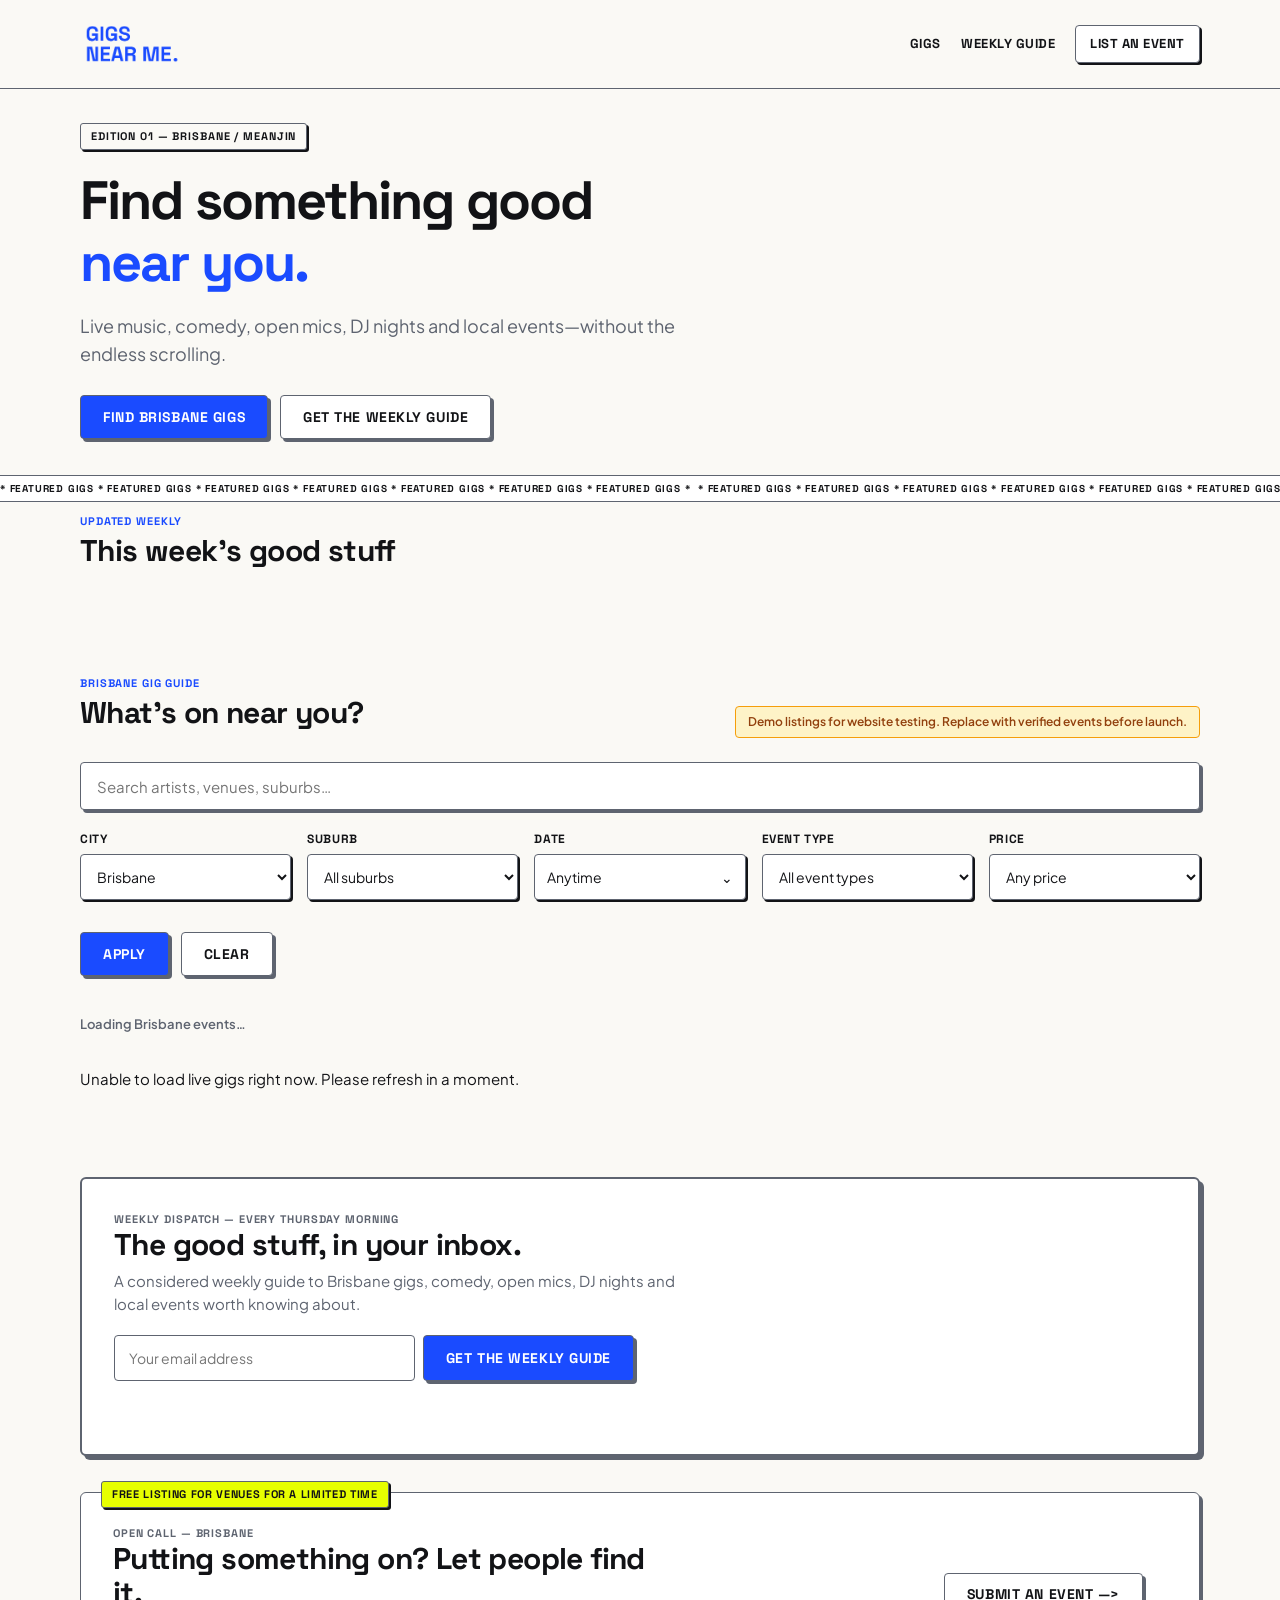
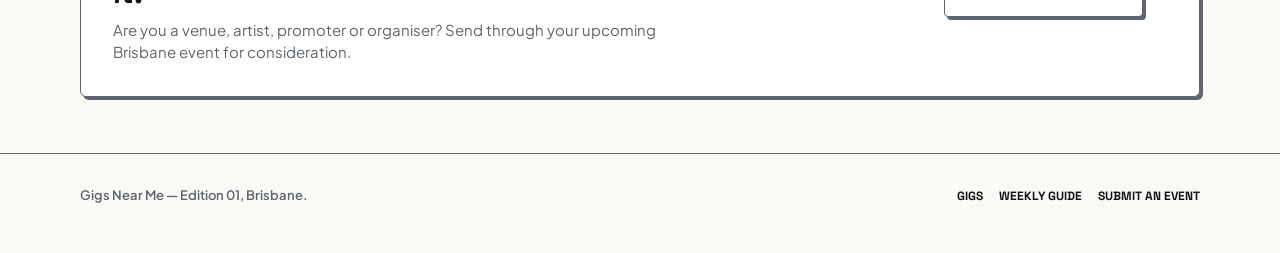
==== commit 0f90aa5f: "Connect Google Sheets events and fix calendar and filters" ====
--- a/index.html
+++ b/index.html
@@ -267,6 +267,11 @@
     </select>
   </div>
 
+          <div class="filter-actions-row" style="display: flex; gap: 12px; margin-top: 16px; margin-bottom: 2px;">
+          <button type="button" id="filter-apply-btn" class="btn btn-primary">Apply</button>
+<button type="button" id="filter-clear-btn" class="btn btn-secondary">Clear</button>
+        </div>
+
 </div>
 
         <div class="results-row">
--- a/style.css
+++ b/style.css
@@ -1237,4 +1237,119 @@
     grid-column: 4;
     text-align: right;
   }
+}/* Event list action buttons and alignment fixes */
+.event-row-action-slot {
+  display: flex;
+  justify-content: flex-end;
+  align-items: center;
+}
+
+.event-row-action {
+  justify-content: center;
+  min-width: 92px;
+  min-height: 44px;
+  padding: 10px 14px;
+  background: var(--cobalt);
+  border: 1.5px solid var(--cobalt);
+  border-radius: 4px;
+  color: #FFFFFF;
+  font-family: var(--font-display);
+  font-size: 13px;
+  font-weight: 700;
+  text-decoration: none;
+  text-transform: uppercase;
+  letter-spacing: 0.04em;
+}
+
+.event-row-action:hover {
+  background: var(--cobalt-hover);
+  color: #FFFFFF;
+  text-decoration: none;
+}
+
+.event-row-action.is-unavailable {
+  background: var(--cobalt);
+  border-color: var(--cobalt);
+  color: #FFFFFF;
+  opacity: 0.65;
+}
+
+/* Keep the date block centred on both desktop and mobile. */
+.event-row-date {
+  justify-content: center;
+  text-align: center;
+  width: 44px;
+}
+
+/* Desktop: keep Tickets flush to the right edge of each row. */
+@media (min-width: 800px) {
+  .event-row-action-slot {
+    justify-self: end;
+    width: 100%;
+  }
+}
+
+/* Mobile: keep the date centred and Tickets aligned to the right below event details. */
+@media (max-width: 799px) {
+  .event-row {
+    grid-template-columns: 44px minmax(0, 1fr);
+    align-items: start;
+  }
+
+  .event-row-date {
+    grid-column: 1;
+    grid-row: 1 / span 2;
+    align-self: stretch;
+  }
+
+  .event-row-action-slot {
+    grid-column: 2;
+    grid-row: 2;
+    justify-content: flex-end;
+    margin-top: 2px;
+  }
+
+  .event-row-info {
+    grid-column: 2;
+    grid-row: 1;
+  }
+}
+/* Smaller Tickets buttons — exact brand cobalt */
+.event-row-action,
+.event-row-action:hover,
+.event-row-action.is-unavailable {
+  min-width: 0;
+  min-height: 34px;
+  padding: 6px 10px;
+  background: #1A4BFF;
+  border: 1px solid #1A4BFF;
+  color: #FFFFFF;
+  font-size: 12px;
+  letter-spacing: 0;
+  text-transform: none;
+  opacity: 1;
+}
+/* Tickets buttons — tactile shadow matching the main CTA */
+.event-row-action {
+  background: #1A4BFF;
+  color: #FFFFFF;
+  box-shadow: var(--shadow-tactile);
+  transition: transform 0.1s ease, box-shadow 0.1s ease;
+}
+
+a.event-row-action:hover {
+  background: #1A4BFF;
+  transform: translate(-1px, -1px);
+  box-shadow: 4px 4px 0 var(--ink-primary);
+}
+
+a.event-row-action:active {
+  transform: translate(2px, 2px);
+  box-shadow: none;
+}
+
+/* Placeholder buttons have a shadow but no click effect. */
+.event-row-action.is-unavailable {
+  box-shadow: var(--shadow-tactile);
+  transform: none;
 }
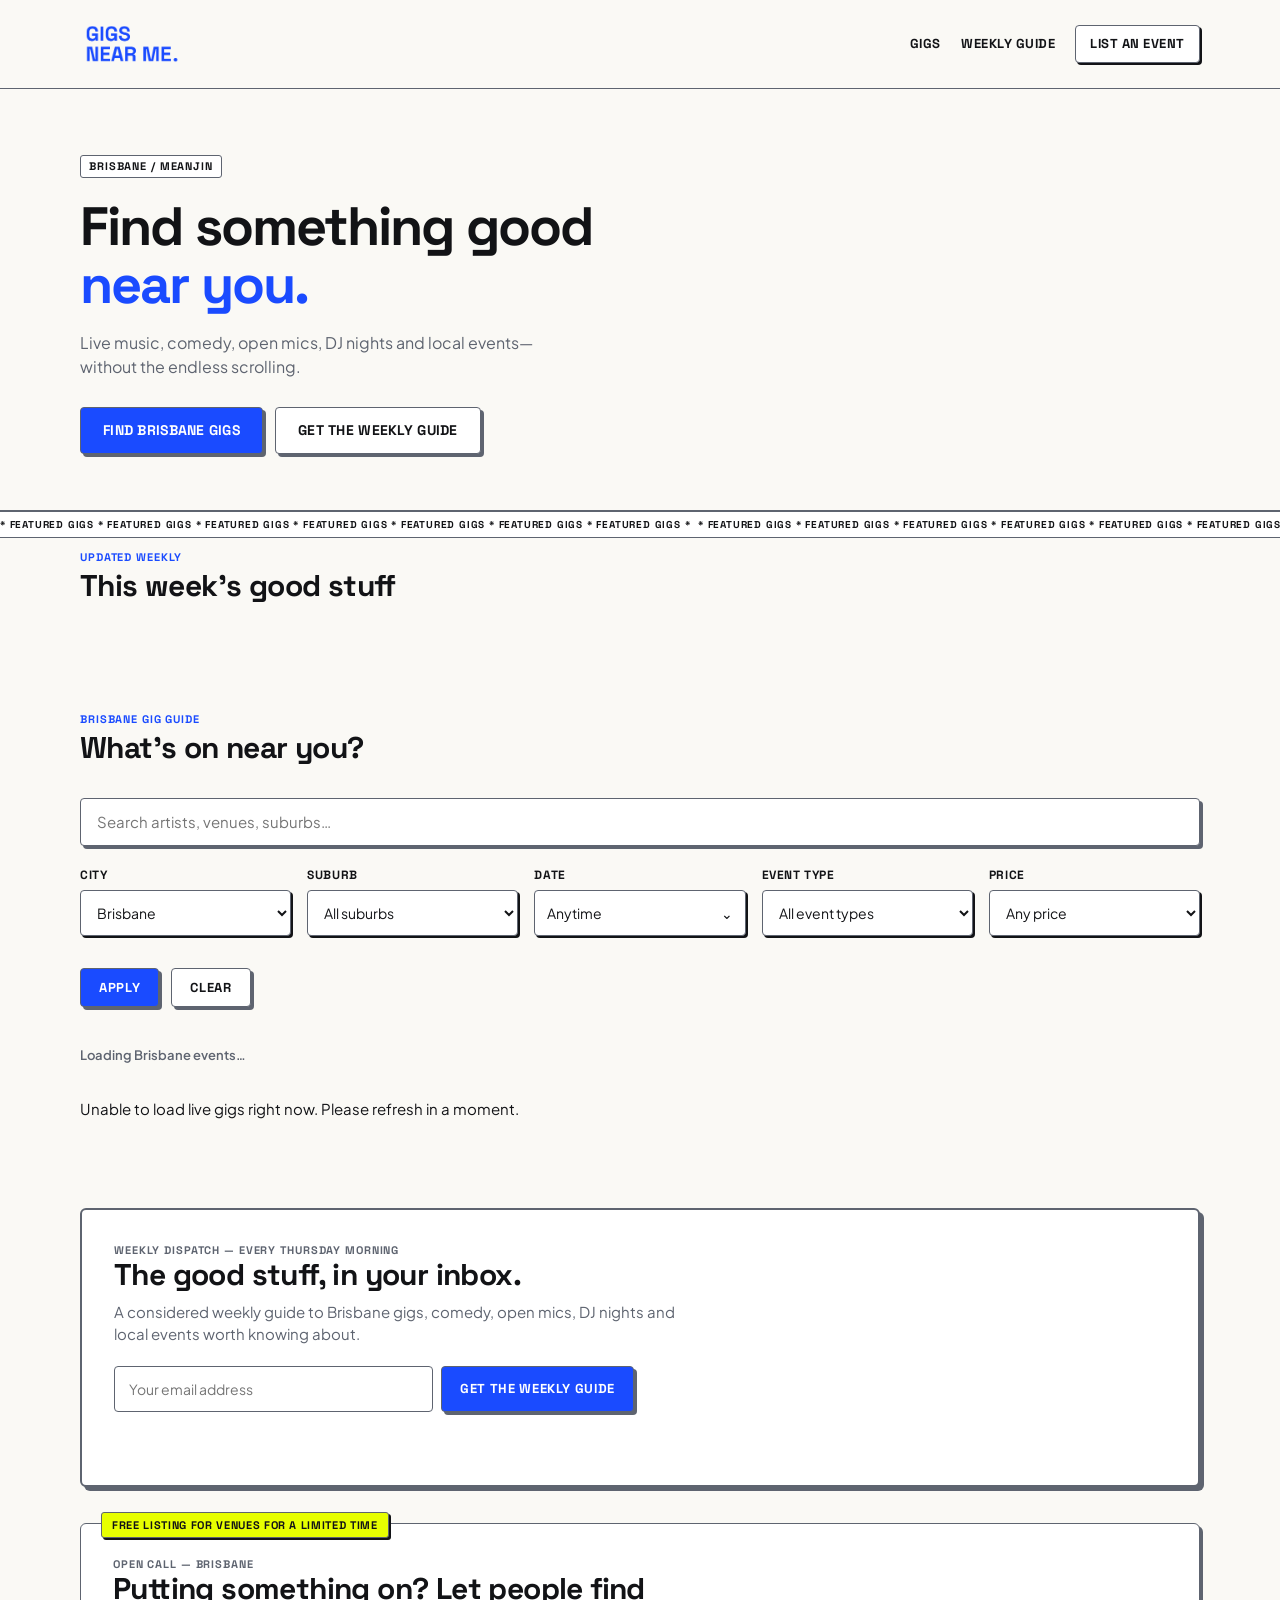
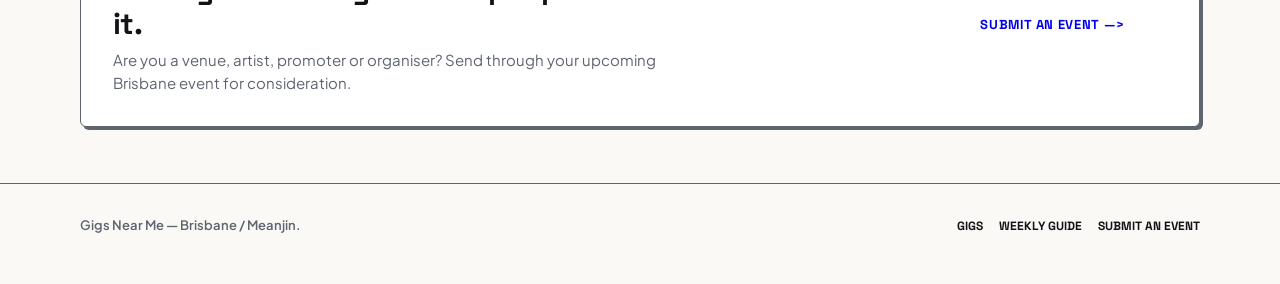
==== commit cb8e0ad2: "Elevate visual hierarchy and button styles" ====
--- a/index.html
+++ b/index.html
@@ -40,23 +40,24 @@
   </header>
 
   <main id="top">
-    <section class="hero">
-      <div class="container">
-        <div class="edition-tag">Edition 01 — Brisbane / Meanjin</div>
-
-        <h1>
-          Find something good<br>
-          <span>near you.</span>
-        </h1>
-
-        <p class="hero-subtitle">
-          Live music, comedy, open mics, DJ nights and local events—without the endless scrolling.
-        </p>
-
-        <div class="hero-actions">
-          <a href="#events" class="btn btn-primary">Find Brisbane gigs</a>
-          <a href="#newsletter" class="btn btn-secondary">Get the weekly guide</a>
-        </div>
+                <section class="hero">
+      <div class="container hero-container">
+        <div class="hero-content">
+          <span class="section-label">BRISBANE / MEANJIN</span>
+          <h1>
+            Find something good<br>
+            <span>near you.</span>
+          </h1>
+          <p class="hero-subtitle">
+            Live music, comedy, open mics, DJ nights and local events—without the endless scrolling.
+          </p>
+          <div class="hero-actions">
+            <a href="#events" class="btn btn-primary">Find Brisbane gigs</a>
+            <a href="#newsletter" class="btn btn-secondary">Get the weekly guide</a>
+          </div>
+        </div>
+
+        <!-- Hero Utility Tile (Refined Live Guide Pass) -->
       </div>
     </section>
 
@@ -91,9 +92,6 @@
             <p class="section-kicker">BRISBANE GIG GUIDE</p>
             <h2>What’s on near you?</h2>
           </div>
-          <p class="demo-note">
-            Demo listings for website testing. Replace with verified events before launch.
-          </p>
         </div>
 
         <div class="search-row">
@@ -352,7 +350,7 @@
 
   <footer>
     <div class="container footer-inner">
-      <p>Gigs Near Me — Edition 01, Brisbane.</p>
+      <p>Gigs Near Me — Brisbane / Meanjin.</p>
 
       <div class="footer-links">
         <a href="#events">Gigs</a>
--- a/style.css
+++ b/style.css
@@ -19,13 +19,14 @@
   --periwinkle-ink: #3B28B0;
   --sprout: #DCFCE7;
   --sprout-ink: #166534;
-
-    /* Tactile Structural Rules */
+  --forest: #166534;
+
+  /* Tactile Structural Rules (Muted Lead #5E6470) */
   --border-hard: 1.5px solid #5E6470;
   --border-thick: 2px solid #5E6470;
   --shadow-tactile: 3px 3px 0px #5E6470;
   --shadow-tactile-lg: 4px 4px 0px #5E6470;
-  --shadow-hover: 5px 5px 0px #1A4BFF;
+  --shadow-hover: 4px 4px 0px #1A4BFF;
 
   /* Typography */
   --font-display: 'Space Grotesk', -apple-system, BlinkMacSystemFont, sans-serif;
@@ -33,6 +34,103 @@
 
   /* Layout */
   --content-width: 1120px;
+}
+
+/* ========================================================
+   REUSABLE CODED GRAPHIC DEVICES (BRIEF SECTION 3)
+   ======================================================== */
+
+/* 3.1 Section Labels (Neutral, Cobalt, Terracotta, Citron, Sprout) */
+.section-label {
+  display: inline-block;
+  font-family: var(--font-display);
+  font-size: 11px;
+  font-weight: 700;
+  text-transform: uppercase;
+  letter-spacing: 0.08em;
+  padding: 5px 8px;
+  border-radius: 3px;
+  line-height: 1;
+  border: var(--border-hard);
+  background: var(--surface-card);
+  color: var(--ink-primary);
+  margin-bottom: 8px;
+}
+
+.section-label.is-cobalt {
+  background: var(--cobalt);
+  border-color: var(--cobalt);
+  color: #FFFFFF;
+}
+
+.section-label.is-terracotta {
+  background: var(--terracotta);
+  border-color: var(--terracotta);
+  color: #FFFFFF;
+}
+
+.section-label.is-citron {
+  background: var(--citron);
+  border-color: var(--ink-primary);
+  color: var(--ink-primary);
+}
+
+.section-label.is-sprout {
+  background: var(--sprout);
+  border-color: var(--forest);
+  color: var(--forest);
+}
+
+/* 3.2 Event Stickers */
+.sticker-tag {
+  display: inline-flex;
+  align-items: center;
+  font-family: var(--font-display);
+  font-size: 11px;
+  font-weight: 700;
+  text-transform: uppercase;
+  letter-spacing: 0.06em;
+  padding: 3px 6px;
+  border-radius: 3px;
+  line-height: 1.2;
+}
+
+.sticker-tag.sticker-music {
+  background: var(--terracotta);
+  color: #FFFFFF;
+}
+
+.sticker-tag.sticker-comedy {
+  background: var(--periwinkle);
+  color: var(--periwinkle-ink);
+}
+
+.sticker-tag.sticker-arts {
+  background: var(--periwinkle);
+  color: var(--periwinkle-ink);
+}
+
+.sticker-tag.sticker-dj {
+  background: var(--sprout);
+  color: var(--forest);
+}
+
+.sticker-tag.sticker-openmic,
+.sticker-tag.sticker-neutral {
+  background: #FFFFFF;
+  border: 1px solid var(--ink-muted);
+  color: var(--ink-primary);
+}
+
+.sticker-tag.sticker-price.is-free {
+  background: var(--citron);
+  border-color: var(--ink-primary);
+  color: var(--ink-primary);
+}
+
+.sticker-tag.sticker-featured {
+  background: var(--cobalt);
+  color: #FFFFFF;
 }
 
 * {
@@ -173,105 +271,222 @@
 }
 
 /* ========================================================
-   HERO SECTION
+   HERO SECTION & LIVE DISPATCH TILE
    ======================================================== */
 .hero {
-  padding: 34px 0 36px;
-}
-
-.edition-tag {
-  display: inline-block;
+  padding: 64px 0 56px 0;
+  border-bottom: var(--border-hard);
   background: var(--canvas-bg);
-  border: var(--border-hard);
-  border-radius: 3px;
-  box-shadow: 2px 2px 0px var(--ink-primary);
-  padding: 4px 10px;
-  font-family: var(--font-display);
-  font-size: 11px;
-  font-weight: 700;
+}
+
+.hero-container {
+  display: flex;
+  align-items: center;
+  justify-content: space-between;
+  gap: 56px;
+}
+
+.hero-content {
+  flex: 1;
+  max-width: 580px;
+}
+
+.hero-content h1 {
+  font-family: var(--font-display);
+  font-size: 52px;
+  line-height: 1.05;
+  letter-spacing: -0.035em;
+  font-weight: 700;
+  color: var(--ink-primary);
+  margin: 12px 0 16px 0;
+}
+
+.hero-content h1 span {
+  color: var(--cobalt);
+}
+
+.hero-subtitle {
+  font-family: var(--font-body);
+  font-size: 16px;
+  line-height: 1.5;
+  color: var(--ink-muted);
+  margin: 0 0 28px 0;
+  max-width: 500px;
+}
+
+/* Restored Hero CTA Buttons */
+.hero-actions {
+  display: flex;
+  flex-wrap: wrap;
+  gap: 12px;
+  align-items: center;
+}
+
+.hero-actions .btn {
+  display: inline-flex;
+  align-items: center;
+  justify-content: center;
+  padding: 12px 22px;
+  font-family: var(--font-display);
+  font-size: 14px;
+  font-weight: 700;
+  letter-spacing: 0.02em;
   text-transform: uppercase;
-  letter-spacing: 0.08em;
-  color: var(--ink-primary);
-  margin-bottom: 20px;
-}
-
-.hero-subtitle {
-  font-size: 18px;
-  color: var(--ink-muted);
-  max-width: 620px;
-  line-height: 1.55;
-  margin-bottom: 28px;
-}
-
-.hero-actions {
-  display: flex;
-  gap: 12px;
-  flex-wrap: wrap;
-}
-
-/* Buttons */
-.btn {
-  display: inline-flex;
-  align-items: center;
-  justify-content: center;
-  font-family: var(--font-display);
-  font-size: 14px;
-  font-weight: 700;
-  text-transform: uppercase;
-  letter-spacing: 0.04em;
-  min-height: 44px;
-  padding: 10px 22px;
+  text-decoration: none;
   border-radius: 4px;
-  text-decoration: none;
-  cursor: pointer;
-  transition: all 0.1s ease;
-}
-
-.btn-primary {
+  transition: transform 0.1s ease, box-shadow 0.1s ease;
+}
+
+.hero-actions .btn-primary {
   background: var(--cobalt);
   color: #FFFFFF;
   border: var(--border-hard);
   box-shadow: var(--shadow-tactile);
 }
 
-.btn-primary:hover {
+.hero-actions .btn-primary:hover {
   background: var(--cobalt-hover);
   transform: translate(-1px, -1px);
-  box-shadow: 4px 4px 0px var(--ink-primary);
-}
-
-.btn-primary:active {
-  transform: translate(2px, 2px);
-  box-shadow: 0px 0px 0px var(--ink-primary);
-}
-
-.btn-secondary {
+  box-shadow: var(--shadow-tactile-lg);
+}
+
+.hero-actions .btn-secondary {
   background: var(--surface-card);
   color: var(--ink-primary);
   border: var(--border-hard);
-  box-shadow: var(--shadow-tactile);
-}
-
-.btn-secondary:hover {
-  transform: translate(-1px, -1px);
-  box-shadow: 4px 4px 0px var(--ink-primary);
-}
-
-.btn-utility {
-  background: #FFFFFF;
-  color: var(--ink-primary);
+}
+
+.hero-actions .btn-secondary:hover {
+  background: #F3F1EB;
+}
+
+/* Live Dispatch Utility Tile */
+.hero-utility-tile {
+  width: 100%;
+  max-width: 340px;
+  background: var(--surface-card);
   border: var(--border-hard);
-  box-shadow: var(--shadow-tactile);
-  font-family: var(--font-display);
-  font-size: 14px;
-  font-weight: 700;
-}
-
-.btn-utility:hover {
-  background: var(--ink-primary);
+  box-shadow: var(--shadow-tactile-lg);
+  border-radius: 4px;
+  overflow: hidden;
+  display: flex;
+  flex-direction: column;
+  flex-shrink: 0;
+}
+
+.tile-header {
+  display: flex;
+  justify-content: space-between;
+  align-items: center;
+  padding: 10px 14px;
+  background: var(--canvas-bg);
+  border-bottom: var(--border-hard);
+  font-family: var(--font-display);
+  font-size: 11px;
+  font-weight: 700;
+  letter-spacing: 0.06em;
+  color: var(--ink-muted);
+}
+
+.tile-pill {
+  color: var(--ink-primary);
+}
+
+.tile-cobalt-block {
+  background: var(--cobalt);
   color: #FFFFFF;
-  transform: translate(-1px, -1px);
-  box-shadow: 4px 4px 0px var(--cobalt);
+  padding: 22px 18px 20px 18px;
+  border-bottom: var(--border-hard);
+}
+
+.tile-cobalt-kicker {
+  display: block;
+  font-family: var(--font-display);
+  font-size: 10px;
+  font-weight: 700;
+  letter-spacing: 0.09em;
+  text-transform: uppercase;
+  color: var(--citron);
+  margin-bottom: 6px;
+}
+
+.tile-metric-headline {
+  font-family: var(--font-display);
+  font-size: 42px;
+  line-height: 0.95;
+  font-weight: 700;
+  letter-spacing: -0.03em;
+  margin: 0 0 4px 0;
+  color: #FFFFFF;
+}
+
+.tile-metric-sub {
+  font-family: var(--font-display);
+  font-size: 11px;
+  font-weight: 700;
+  letter-spacing: 0.08em;
+  color: rgba(255, 255, 255, 0.85);
+}
+
+.tile-footer {
+  padding: 14px 18px;
+  background: var(--surface-card);
+}
+
+.tile-utility-text {
+  display: flex;
+  justify-content: space-between;
+  align-items: center;
+  font-family: var(--font-display);
+  font-size: 11px;
+  letter-spacing: 0.05em;
+  color: var(--ink-primary);
+  margin-bottom: 10px;
+}
+
+.tile-utility-text span {
+  font-weight: 600;
+  color: var(--ink-muted);
+}
+
+.tile-utility-text strong {
+  font-weight: 700;
+}
+
+.tile-meta-row {
+  display: flex;
+  align-items: center;
+  gap: 8px;
+  padding-top: 10px;
+  border-top: 1px dashed var(--border-divider);
+}
+
+.tile-status-dot {
+  width: 7px;
+  height: 7px;
+  border-radius: 50%;
+  background: var(--forest);
+  display: inline-block;
+  box-shadow: 0 0 0 2px var(--sprout);
+}
+
+.tile-status-text {
+  font-family: var(--font-body);
+  font-size: 11px;
+  font-weight: 600;
+  letter-spacing: 0.03em;
+  color: var(--ink-muted);
+}
+
+@media (max-width: 860px) {
+  .hero-container {
+    flex-direction: column;
+    align-items: flex-start;
+    gap: 36px;
+  }
+  .hero-utility-tile {
+    max-width: 100%;
+  }
 }
 
 /* ========================================================
@@ -1352,4 +1567,80 @@
 .event-row-action.is-unavailable {
   box-shadow: var(--shadow-tactile);
   transform: none;
-}+}
+#featured-grid .event-card:has(a.card-action-link[href]:not([href="#"])),
+#events-grid .event-row:has(a.event-row-action[href]:not([href="#"])) {
+  cursor: pointer;
+}
+/* Restore the original text-led hero */
+.hero .hero-container {
+  display: block;
+}
+
+.hero .hero-content {
+  width: 100%;
+  max-width: 680px;
+}
+
+.hero .hero-content h1 {
+  font-size: 54px;
+  line-height: 1.08;
+  letter-spacing: -0.035em;
+}
+
+@media (max-width: 640px) {
+  .hero .hero-content h1 {
+    font-size: 36px;
+  }
+}
+/* ========================================================
+   GLOBAL BUTTONS: APPLY, CLEAR & MODAL CONTROLS
+   ======================================================== */
+.btn {
+  display: inline-flex;
+  align-items: center;
+  justify-content: center;
+  font-family: var(--font-display);
+  font-size: 13px;
+  font-weight: 700;
+  text-transform: uppercase;
+  letter-spacing: 0.05em;
+  padding: 10px 18px;
+  border-radius: 4px;
+  cursor: pointer;
+  text-decoration: none;
+  transition: transform 0.1s ease, box-shadow 0.1s ease, background 0.1s ease;
+}
+
+.btn-primary,
+#filter-apply-btn,
+#date-apply-btn {
+  background: var(--cobalt) !important;
+  color: #FFFFFF !important;
+  border: var(--border-hard) !important;
+  box-shadow: var(--shadow-tactile) !important;
+}
+
+.btn-primary:hover,
+#filter-apply-btn:hover,
+#date-apply-btn:hover {
+  background: var(--cobalt-hover) !important;
+  transform: translate(-1px, -1px);
+  box-shadow: var(--shadow-tactile-lg) !important;
+}
+
+.btn-secondary,
+#filter-clear-btn,
+#date-clear-btn {
+  background: var(--surface-card) !important;
+  color: var(--ink-primary) !important;
+  border: var(--border-hard) !important;
+  box-shadow: var(--shadow-tactile) !important;
+}
+
+.btn-secondary:hover,
+#filter-clear-btn:hover,
+#date-clear-btn:hover {
+  background: #F3F1EB !important;
+  transform: translate(-1px, -1px);
+}
